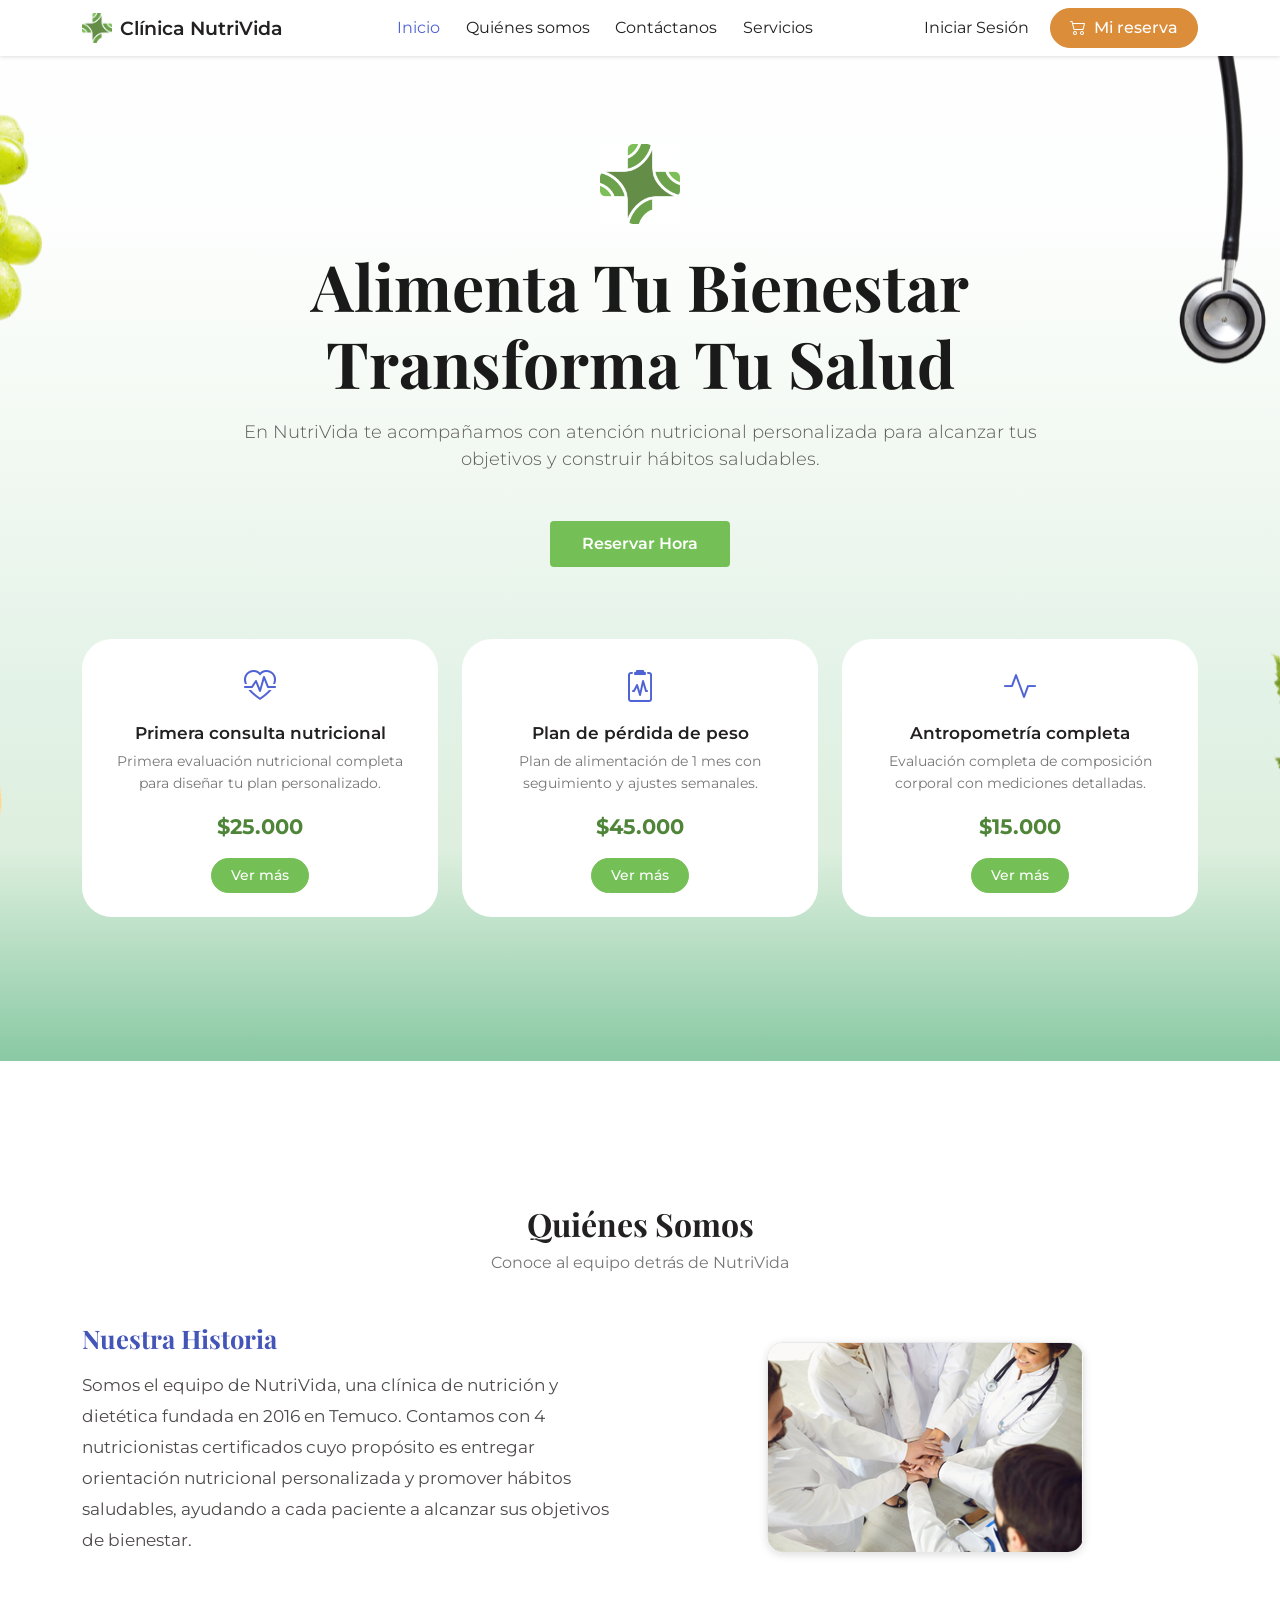
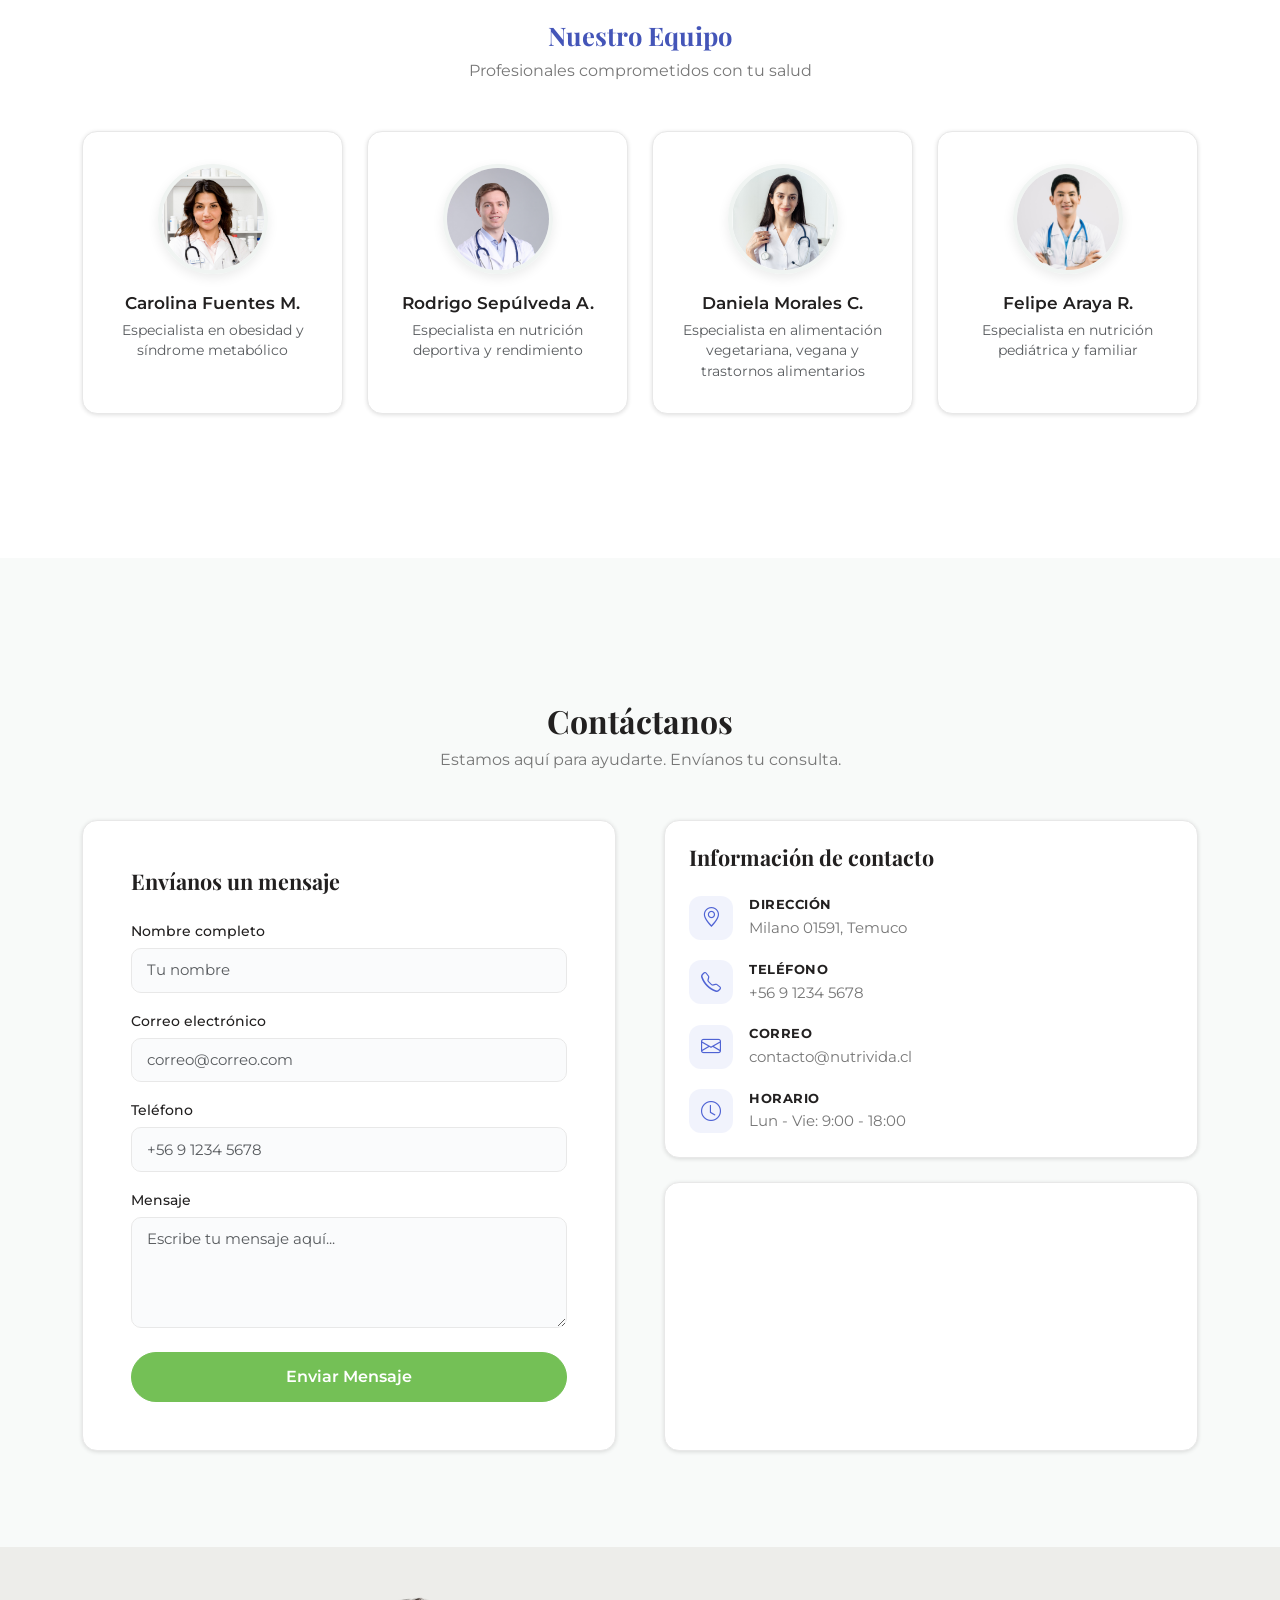
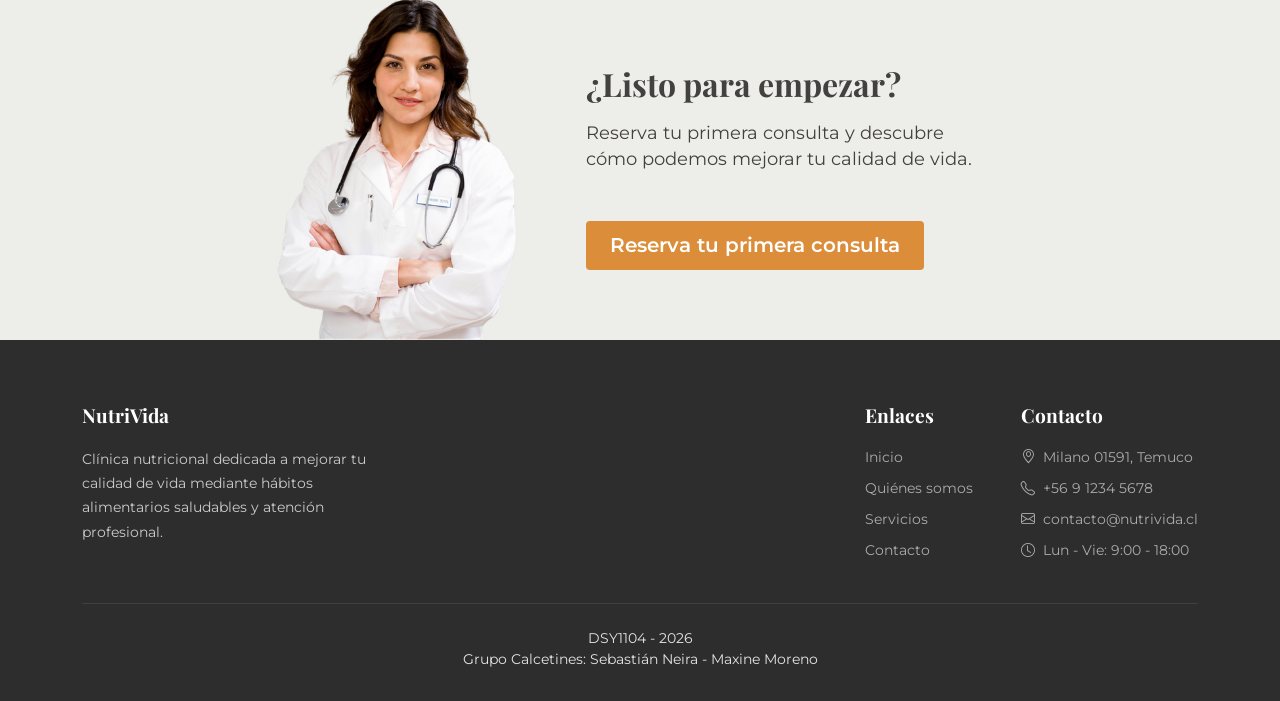
==== index.html @ 53808e3e "Agregue el catalogo de servicios, se cargan dinamicamente al igual que los detalles. Tambien anadi e" ====
<!DOCTYPE html>
<html lang="es">
<head>
    <meta charset="UTF-8">
    <meta name="viewport" content="width=device-width, initial-scale=1.0">
    <title>Clínica NutriVida</title>
    <link rel="icon" type="png" href="/assets/img/favicon.png">
    <link href="https://cdn.jsdelivr.net/npm/bootstrap@5.3.8/dist/css/bootstrap.min.css" rel="stylesheet" integrity="sha384-sRIl4kxILFvY47J16cr9ZwB07vP4J8+LH7qKQnuqkuIAvNWLzeN8tE5YBujZqJLB" crossorigin="anonymous">
    <link rel="stylesheet" href="https://cdn.jsdelivr.net/npm/bootstrap-icons@1.11.3/font/bootstrap-icons.min.css">
    <link rel="stylesheet" href="assets/css/style.css">
</head>
<body>
    <header>
        <nav class="navbar navbar-expand-lg navbar-light fixed-top">
            <div class="container">
                <a class="navbar-brand" href="index.html">
                    <img src="assets/img/logo.png" alt="NutriVida" class="brand-logo">
                    <span class="brand-text">Clínica NutriVida</span>
                </a>
                <button class="navbar-toggler" type="button" data-bs-toggle="collapse" data-bs-target="#navbarNav">
                    <span class="navbar-toggler-icon"></span>
                </button>
                <div class="collapse navbar-collapse" id="navbarNav">
                    <ul class="navbar-nav mx-auto">
                        <li class="nav-item">
                            <a class="nav-link active" href="#">Inicio</a>
                        </li>
                        <li class="nav-item">
                            <a class="nav-link" href="#nosotros">Quiénes somos</a>
                        </li>
                        <li class="nav-item">
                            <a class="nav-link" href="#contacto">Contáctanos</a>
                        </li>
                        <li class="nav-item">
                            <a class="nav-link" href="pages/servicios.html">Servicios</a>
                        </li>
                    </ul>
                    <ul class="navbar-nav">
                        <li class="nav-item" id="botonIniciarSesion">
                            <a class="nav-link" href="pages/autenticacion.html">Iniciar Sesión</a>
                        </li>
                        <!--Se oculta cuando no se inicia sesión-->
                        <li class="nav-item d-none" id="infoUsuario">
                            <span class="nav-link" id="nombreUsuario"></span>
                        </li>
                        <!--Cerrar sesión-->
                        <li class="nav-item d-none mb-2" id="botonCerrarSesion">
                            <button type="submit" id="btnCerrarSesion" class="btn btn-success ms-lg-2">Cerrar sesión</button>
                        </li>
                        <li class="nav-item">
                            <a class="btn btn-success ms-lg-2" href="pages/carrito.html"><i class="bi bi-cart2 me-2"></i>Mi reserva</a>
                        </li>
                    </ul>
                </div>
            </div>
        </nav>
    </header>

    <main>
        <!-- HERO -->
        <section class="hero">
            <div class="container">
                <div class="hero-content">
                    <img src="assets/img/logo.png" alt="NutriVida" class="hero-logo">
                    <h1 class="hero-title">Alimenta Tu Bienestar<br>Transforma Tu Salud</h1>
                    <p class="hero-subtitle">En NutriVida te acompañamos con atención nutricional personalizada para alcanzar tus objetivos y construir hábitos saludables.</p>
                    <a href="pages/servicios.html" class="btn btn-accent btn-lg mt-3">Reservar Hora</a>
                </div>

                <div class="row g-4 justify-content-center">
                    <!-- Card 1 -->
                    <div class="col-md-4">
                        <div class="card card-servicio">
                            <div class="card-body">
                                <div class="card-icon">
                                    <i class="bi bi-heart-pulse"></i>
                                </div>
                                <h5 class="card-title">Primera consulta nutricional</h5>
                                <p class="card-text">Primera evaluación nutricional completa para diseñar tu plan personalizado.</p>
                                <div class="card-price">$25.000</div>
                                <a href="pages/servicios.html" class="btn">Ver más</a>
                            </div>
                        </div>
                    </div>
                    <!-- Card 2 -->
                    <div class="col-md-4">
                        <div class="card card-servicio">
                            <div class="card-body">
                                <div class="card-icon">
                                    <i class="bi bi-clipboard2-pulse"></i>
                                </div>
                                <h5 class="card-title">Plan de pérdida de peso</h5>
                                <p class="card-text">Plan de alimentación de 1 mes con seguimiento y ajustes semanales.</p>
                                <div class="card-price">$45.000</div>
                                <a href="pages/servicios.html" class="btn">Ver más</a>
                            </div>
                        </div>
                    </div>
                    <!-- Card 3 -->
                    <div class="col-md-4">
                        <div class="card card-servicio">
                            <div class="card-body">
                                <div class="card-icon">
                                    <i class="bi bi-activity"></i>
                                </div>
                                <h5 class="card-title">Antropometría completa</h5>
                                <p class="card-text">Evaluación completa de composición corporal con mediciones detalladas.</p>
                                <div class="card-price">$15.000</div>
                                <a href="pages/servicios.html" class="btn">Ver más</a>
                            </div>
                        </div>
                    </div>
                </div>
            </div>
        </section>

        <!-- NOSOTROS -->
        <section id="nosotros" class="py-section bg-alt">
            <div class="container">
                <h2 class="section-title">Quiénes Somos</h2>
                <p class="section-subtitle mb-5">Conoce al equipo detrás de NutriVida</p>

                <!-- HISTORIA -->
                <div class="row align-items-center mb-5">
                    <div class="col-lg-6 mb-4 mb-lg-0 pe-lg-4">
                        <h3 class="subsection-title mb-3">Nuestra Historia</h3>
                        <p class="history-text">Somos el equipo de NutriVida, una clínica de nutrición y dietética fundada en 2016 en Temuco. Contamos con 4 nutricionistas certificados cuyo propósito es entregar orientación nutricional personalizada y promover hábitos saludables, ayudando a cada paciente a alcanzar sus objetivos de bienestar.</p>
                    </div>
                    <div class="col-lg-6 text-center">
                        <img src="assets/img/team.png" alt="Nutricionista NutriVida" class="img-fluid rounded-4 history-img">
                    </div>
                </div>

                <!-- EQUIPO -->
                <h3 class="subsection-title text-center mt-5 mb-2">Nuestro Equipo</h3>
                <p class="section-subtitle">Profesionales comprometidos con tu salud</p>
                <div class="row g-4 justify-content-center">
                    <div class="col-md-6 col-lg-3">
                        <div class="card card-equipo h-100 text-center">
                            <div class="card-body">
                                <img src="assets/img/nut1.png" alt="Nut. Carolina Fuentes M." class="equipo-avatar">
                                <h5 class="card-title">Carolina Fuentes M.</h5>
                                <p class="card-text text-muted">Especialista en obesidad y síndrome metabólico</p>
                            </div>
                        </div>
                    </div>
                    <div class="col-md-6 col-lg-3">
                        <div class="card card-equipo h-100 text-center">
                            <div class="card-body">
                                <img src="assets/img/nut2.png" alt="Nut. Rodrigo Sepúlveda A." class="equipo-avatar">
                                <h5 class="card-title">Rodrigo Sepúlveda A.</h5>
                                <p class="card-text text-muted">Especialista en nutrición deportiva y rendimiento</p>
                            </div>
                        </div>
                    </div>
                    <div class="col-md-6 col-lg-3">
                        <div class="card card-equipo h-100 text-center">
                            <div class="card-body">
                                <img src="assets/img/nut3.png" alt="Nut. Daniela Morales C." class="equipo-avatar">
                                <h5 class="card-title">Daniela Morales C.</h5>
                                <p class="card-text text-muted">Especialista en alimentación vegetariana, vegana y trastornos alimentarios</p>
                            </div>
                        </div>
                    </div>
                    <div class="col-md-6 col-lg-3">
                        <div class="card card-equipo h-100 text-center">
                            <div class="card-body">
                                <img src="assets/img/nut4.png" alt="Nut. Felipe Araya R." class="equipo-avatar">
                                <h5 class="card-title">Felipe Araya R.</h5>
                                <p class="card-text text-muted">Especialista en nutrición pediátrica y familiar</p>
                            </div>
                        </div>
                    </div>
                </div>
            </div>
        </section>

        <!-- CONTACTO -->
        <section id="contacto" class="py-section">
            <div class="container">
                <h2 class="section-title">Contáctanos</h2>
                <p class="section-subtitle">Estamos aquí para ayudarte. Envíanos tu consulta.</p>

                <div class="row g-4 g-lg-5">
                    <!-- FORMULARIO -->
                    <div class="col-lg-6">
                        <div class="card card-contacto h-100">
                            <div class="card-body p-4 p-lg-5">
                                <h4 class="contacto-card-title mb-4">Envíanos un mensaje</h4>
                                <form id="contactForm">
                                    <div class="mb-3">
                                        <label for="nombre" class="form-label">Nombre completo</label>
                                        <input type="text" class="form-control" id="nombre" placeholder="Tu nombre" required  minlength="2" maxlength="50">
                                    </div>
                                    <div class="mb-3">
                                        <label for="email" class="form-label">Correo electrónico</label>
                                        <input type="email" class="form-control" id="email" placeholder="correo@correo.com" required>
                                    </div>
                                    <div class="mb-3">
                                        <label for="telefono" class="form-label">Teléfono</label>
                                        <input type="tel" class="form-control" id="telefono" placeholder="+56 9 1234 5678">
                                    </div>
                                    <div class="mb-4">
                                        <label for="mensaje" class="form-label">Mensaje</label>
                                        <textarea class="form-control" id="mensaje" rows="4" placeholder="Escribe tu mensaje aquí..." required minlength="10" maxlength="500"></textarea>
                                    </div>
                                    <button type="submit" class="btn btn-contacto w-100">Enviar Mensaje</button>
                                </form>
                            </div>
                        </div>
                    </div>

                    <!-- INFO Y MAPA -->
                    <div class="col-lg-6 d-flex flex-column">
                        <div class="card card-contacto mb-4">
                            <div class="card-body p-4 p-lg-4">
                                <h4 class="contacto-card-title mb-4">Información de contacto</h4>
                                <div class="contact-item">
                                    <div class="contact-icon">
                                        <i class="bi bi-geo-alt"></i>
                                    </div>
                                    <div class="contact-info">
                                        <strong>Dirección</strong>
                                        <p>Milano 01591, Temuco</p>
                                    </div>
                                </div>
                                <div class="contact-item">
                                    <div class="contact-icon">
                                        <i class="bi bi-telephone"></i>
                                    </div>
                                    <div class="contact-info">
                                        <strong>Teléfono</strong>
                                        <p><a href="tel:+56912345678">+56 9 1234 5678</a></p>
                                    </div>
                                </div>
                                <div class="contact-item">
                                    <div class="contact-icon">
                                        <i class="bi bi-envelope"></i>
                                    </div>
                                    <div class="contact-info">
                                        <strong>Correo</strong>
                                        <p><a href="mailto:contacto@nutrivida.cl">contacto@nutrivida.cl</a></p>
                                    </div>
                                </div>
                                <div class="contact-item mb-0">
                                    <div class="contact-icon">
                                        <i class="bi bi-clock"></i>
                                    </div>
                                    <div class="contact-info">
                                        <strong>Horario</strong>
                                        <p>Lun - Vie: 9:00 - 18:00</p>
                                    </div>
                                </div>
                            </div>
                        </div>

                        <div class="card card-contacto flex-grow-1 overflow-hidden">
                            <div class="map-responsive">
                                <iframe src="https://www.google.com/maps/embed?pb=!1m21!1m12!1m3!1d449.3127921749834!2d-72.62761412843615!3d-38.759737890809305!2m3!1f0!2f0!3f0!3m2!1i1024!2i768!4f13.1!4m6!3e3!4m0!4m3!3m2!1d-38.75973853338196!2d-72.62755234923134!5e0!3m2!1ses-419!2scl!4v1788635136026!5m2!1ses-419!2scl" style="border:0;" allowfullscreen="" loading="lazy" referrerpolicy="strict-origin-when-cross-origin"></iframe>
                            </div>
                        </div>
                    </div>
                </div>
            </div>
        </section>

        <!-- CTA -->
        <section class="cta-section">
            <div class="container">
                <div class="row align-items-center justify-content-center g-5">
                    <!-- IMAGEN -->
                    <div class="col-lg-3 text-center">
                        <img src="assets/img/doctora1.png" alt="Nutricionista NutriVida" class="cta-img">
                    </div>
                    <!-- TEXTO -->
                    <div class="col-lg-5">
                        <div class="cta-text-box">
                            <h2>¿Listo para empezar?</h2>
                            <p>Reserva tu primera consulta y descubre cómo podemos mejorar tu calidad de vida.</p>
                            <a href="pages/servicios.html" class="btn btn-accent btn-lg">Reserva tu primera consulta</a>
                        </div>
                    </div>
                </div>
            </div>
        </section>
    </main>
    <footer class="footer">
        <div class="container">
            <div class="row g-4">
                <!-- MARCA-->
                <div class="col-lg-4 col-md-6">
                    <div class="footer-brand-box">
                        <h5 class="footer-title">NutriVida</h5>
                        <p class="footer-text">Clínica nutricional dedicada a mejorar tu calidad de vida mediante hábitos alimentarios saludables y atención profesional.</p>
                    </div>
                </div>
                <div class="col-md-6 ms-auto">
                    <div class="d-flex gap-5 justify-content-end">
                        <div>
                            <h5 class="footer-title">Enlaces</h5>
                            <ul class="footer-links">
                                <li><a href="#">Inicio</a></li>
                                <li><a href="#nosotros">Quiénes somos</a></li>
                                <li><a href="pages/servicios.html">Servicios</a></li>
                                <li><a href="#contacto">Contacto</a></li>
                            </ul>
                        </div>
                        <!-- CONTACTO -->
                        <div>
                            <h5 class="footer-title">Contacto</h5>
                            <ul class="footer-contact">
                                <li><i class="bi bi-geo-alt me-2"></i>Milano 01591, Temuco</li>
                                <li><i class="bi bi-telephone me-2"></i>+56 9 1234 5678</li>
                                <li><i class="bi bi-envelope me-2"></i>contacto@nutrivida.cl</li>
                                <li><i class="bi bi-clock me-2"></i>Lun - Vie: 9:00 - 18:00</li>
                            </ul>
                        </div>
                    </div>
                </div>
            </div>
            <hr class="footer-divider">
            <p class="footer-copyright">DSY1104 - 2026<br>Grupo Calcetines: Sebastián Neira - Maxine Moreno</p>
        </div>
    </footer>
    <script src="https://cdn.jsdelivr.net/npm/bootstrap@5.3.8/dist/js/bootstrap.bundle.min.js" integrity="sha384-FKyoEForCGlyvwx9Hj09JcYn3nv7wiPVlz7YYwJrWVcXK/BmnVDxM+D2scQbITxI" crossorigin="anonymous"></script>
    <script src="assets/js/main.js"></script>
    <script src="/assets/js/storage.js"></script>
</body>
</html>
---- assets/css/style.css ----
@import url('https://fonts.googleapis.com/css2?family=Montserrat:wght@300;400;500;600;700&family=Playfair+Display:wght@400;700&display=swap');

@import 'global.css';
@import 'navbar.css';
@import 'hero.css';
@import 'cards.css';
@import 'cta.css';
@import 'footer.css';
@import 'utilities.css';
@import 'responsive.css';
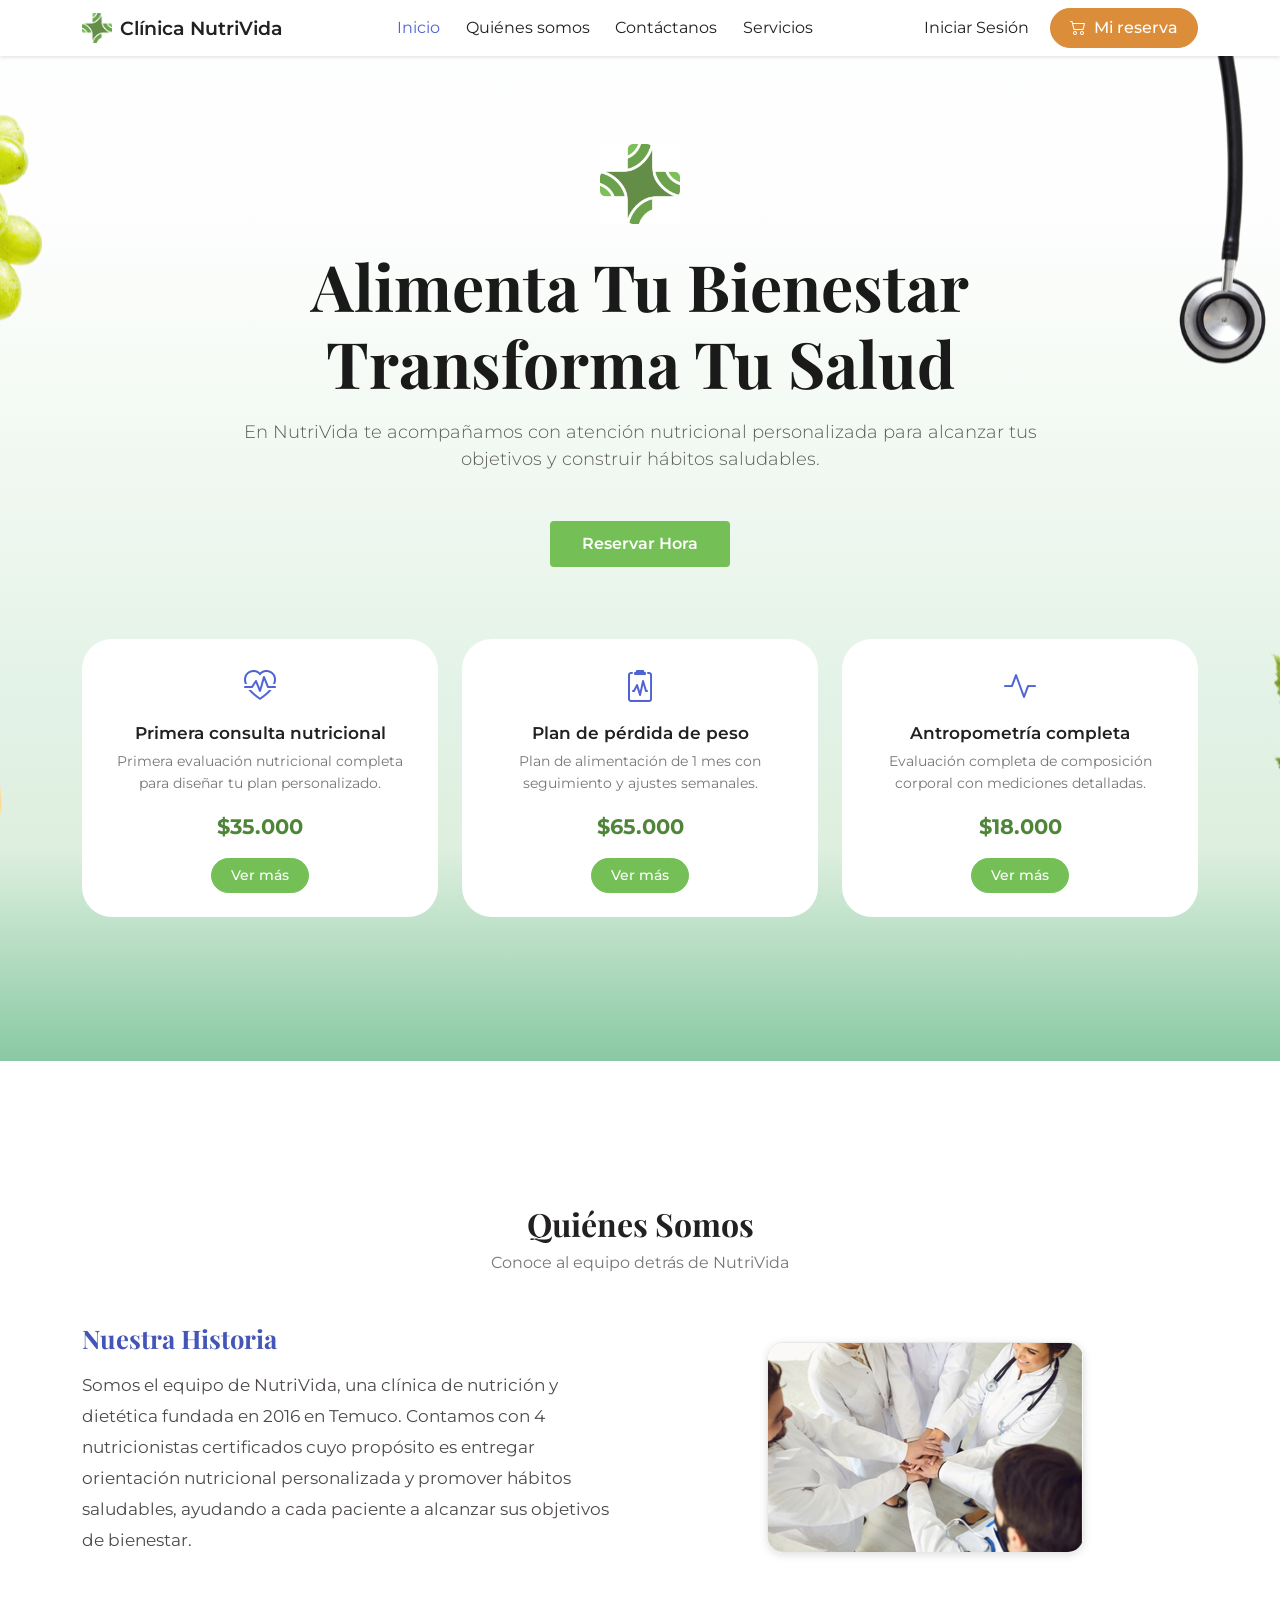
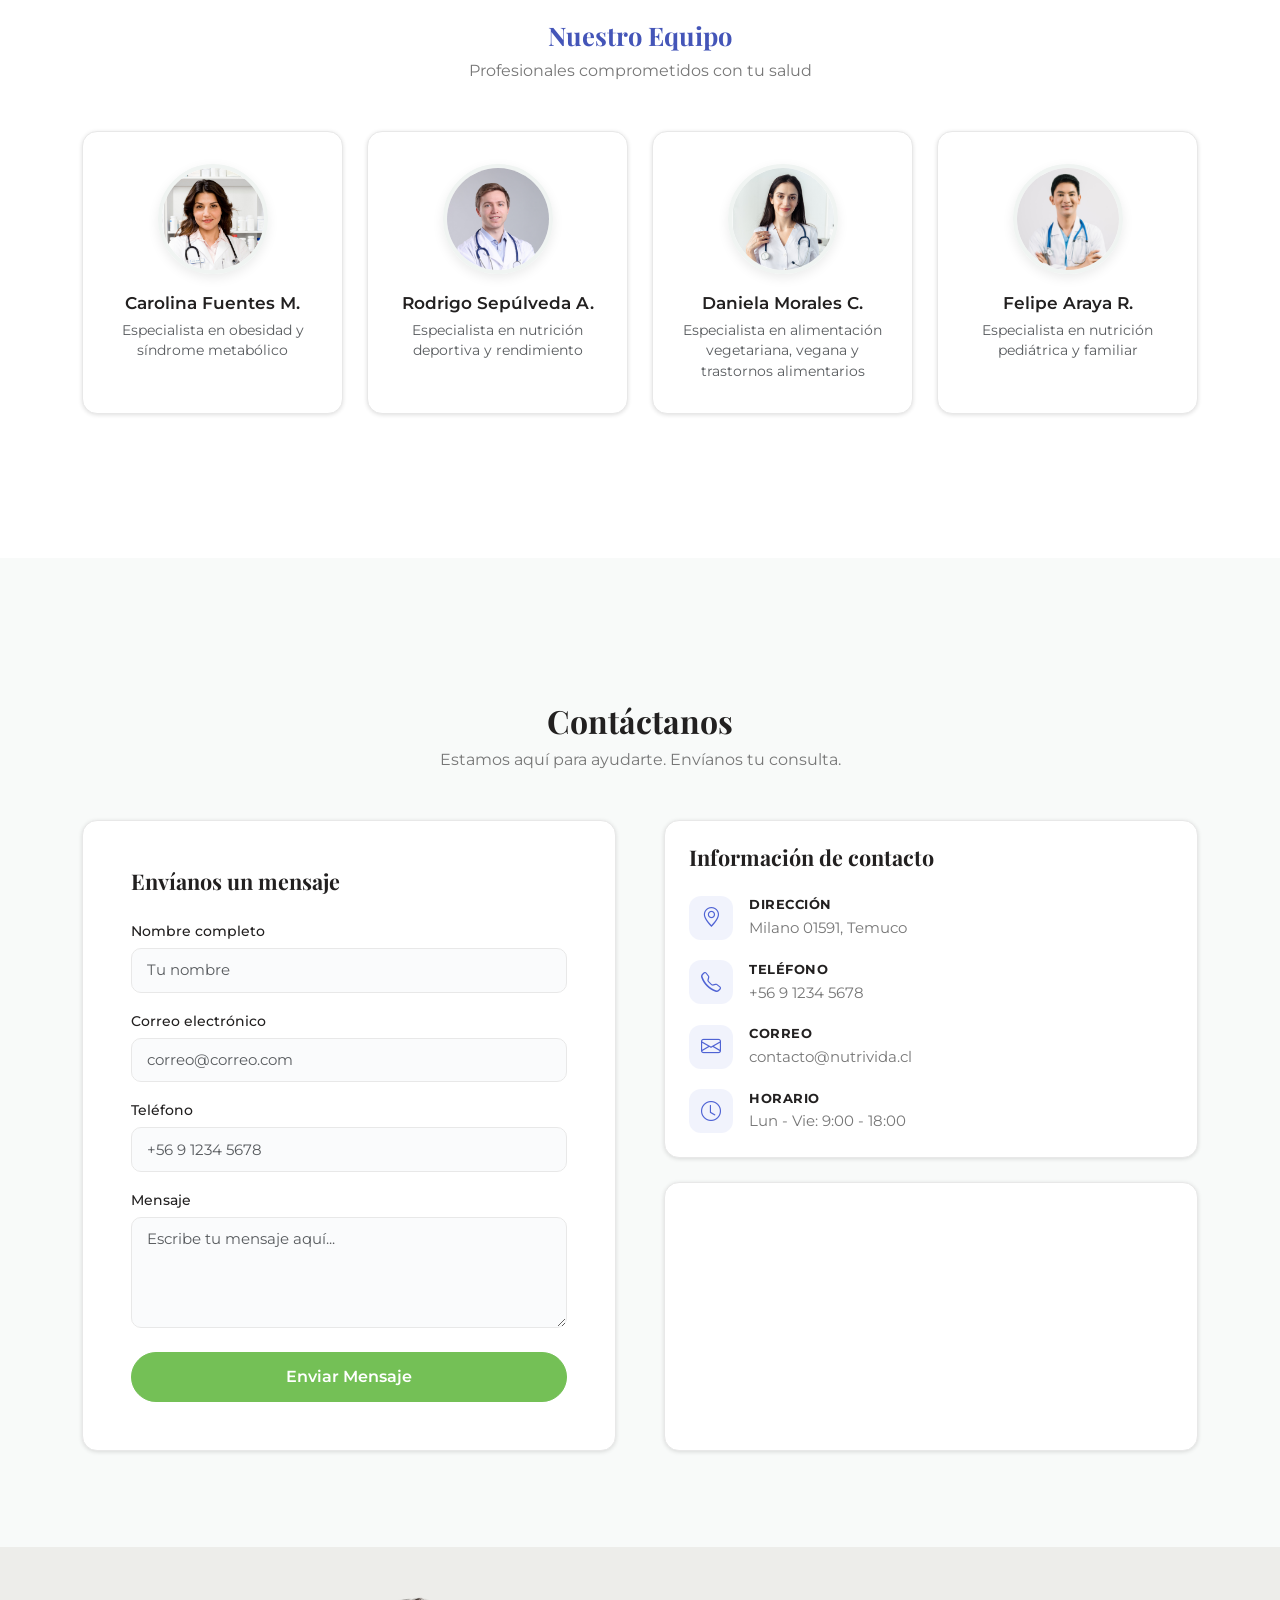
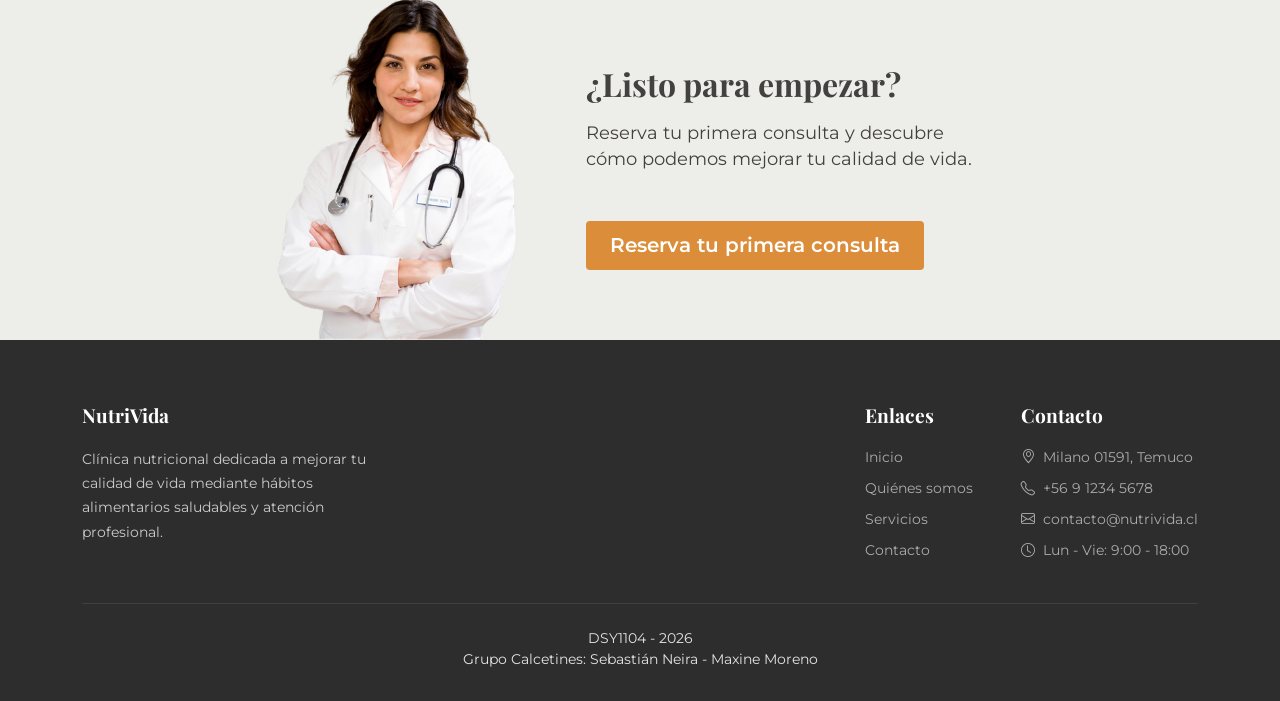
==== commit a2e87bd6: "el boton de ver mas de los servicios del hero lleva a sus respectivos detalles. Ademas anadi cupos (" ====
--- a/index.html
+++ b/index.html
@@ -48,7 +48,7 @@
                             <button type="submit" id="btnCerrarSesion" class="btn btn-success ms-lg-2">Cerrar sesión</button>
                         </li>
                         <li class="nav-item">
-                            <a class="btn btn-success ms-lg-2" href="pages/carrito.html"><i class="bi bi-cart2 me-2"></i>Mi reserva</a>
+                            <a class="btn btn-success ms-lg-2" href="pages/carrito.html"><i class="bi bi-cart2 me-2"></i>Mi reserva <span class="badge bg-danger rounded-pill ms-1 badge-carrito" style="display:none;">0</span></a>
                         </li>
                     </ul>
                 </div>
@@ -77,8 +77,8 @@
                                 </div>
                                 <h5 class="card-title">Primera consulta nutricional</h5>
                                 <p class="card-text">Primera evaluación nutricional completa para diseñar tu plan personalizado.</p>
-                                <div class="card-price">$25.000</div>
-                                <a href="pages/servicios.html" class="btn">Ver más</a>
+                                <div class="card-price">$35.000</div>
+                                <a href="pages/detalle.html?id=CN001" class="btn">Ver más</a>
                             </div>
                         </div>
                     </div>
@@ -91,8 +91,8 @@
                                 </div>
                                 <h5 class="card-title">Plan de pérdida de peso</h5>
                                 <p class="card-text">Plan de alimentación de 1 mes con seguimiento y ajustes semanales.</p>
-                                <div class="card-price">$45.000</div>
-                                <a href="pages/servicios.html" class="btn">Ver más</a>
+                                <div class="card-price">$65.000</div>
+                                <a href="pages/detalle.html?id=PL001" class="btn">Ver más</a>
                             </div>
                         </div>
                     </div>
@@ -105,8 +105,8 @@
                                 </div>
                                 <h5 class="card-title">Antropometría completa</h5>
                                 <p class="card-text">Evaluación completa de composición corporal con mediciones detalladas.</p>
-                                <div class="card-price">$15.000</div>
-                                <a href="pages/servicios.html" class="btn">Ver más</a>
+                                <div class="card-price">$18.000</div>
+                                <a href="pages/detalle.html?id=EV001" class="btn">Ver más</a>
                             </div>
                         </div>
                     </div>
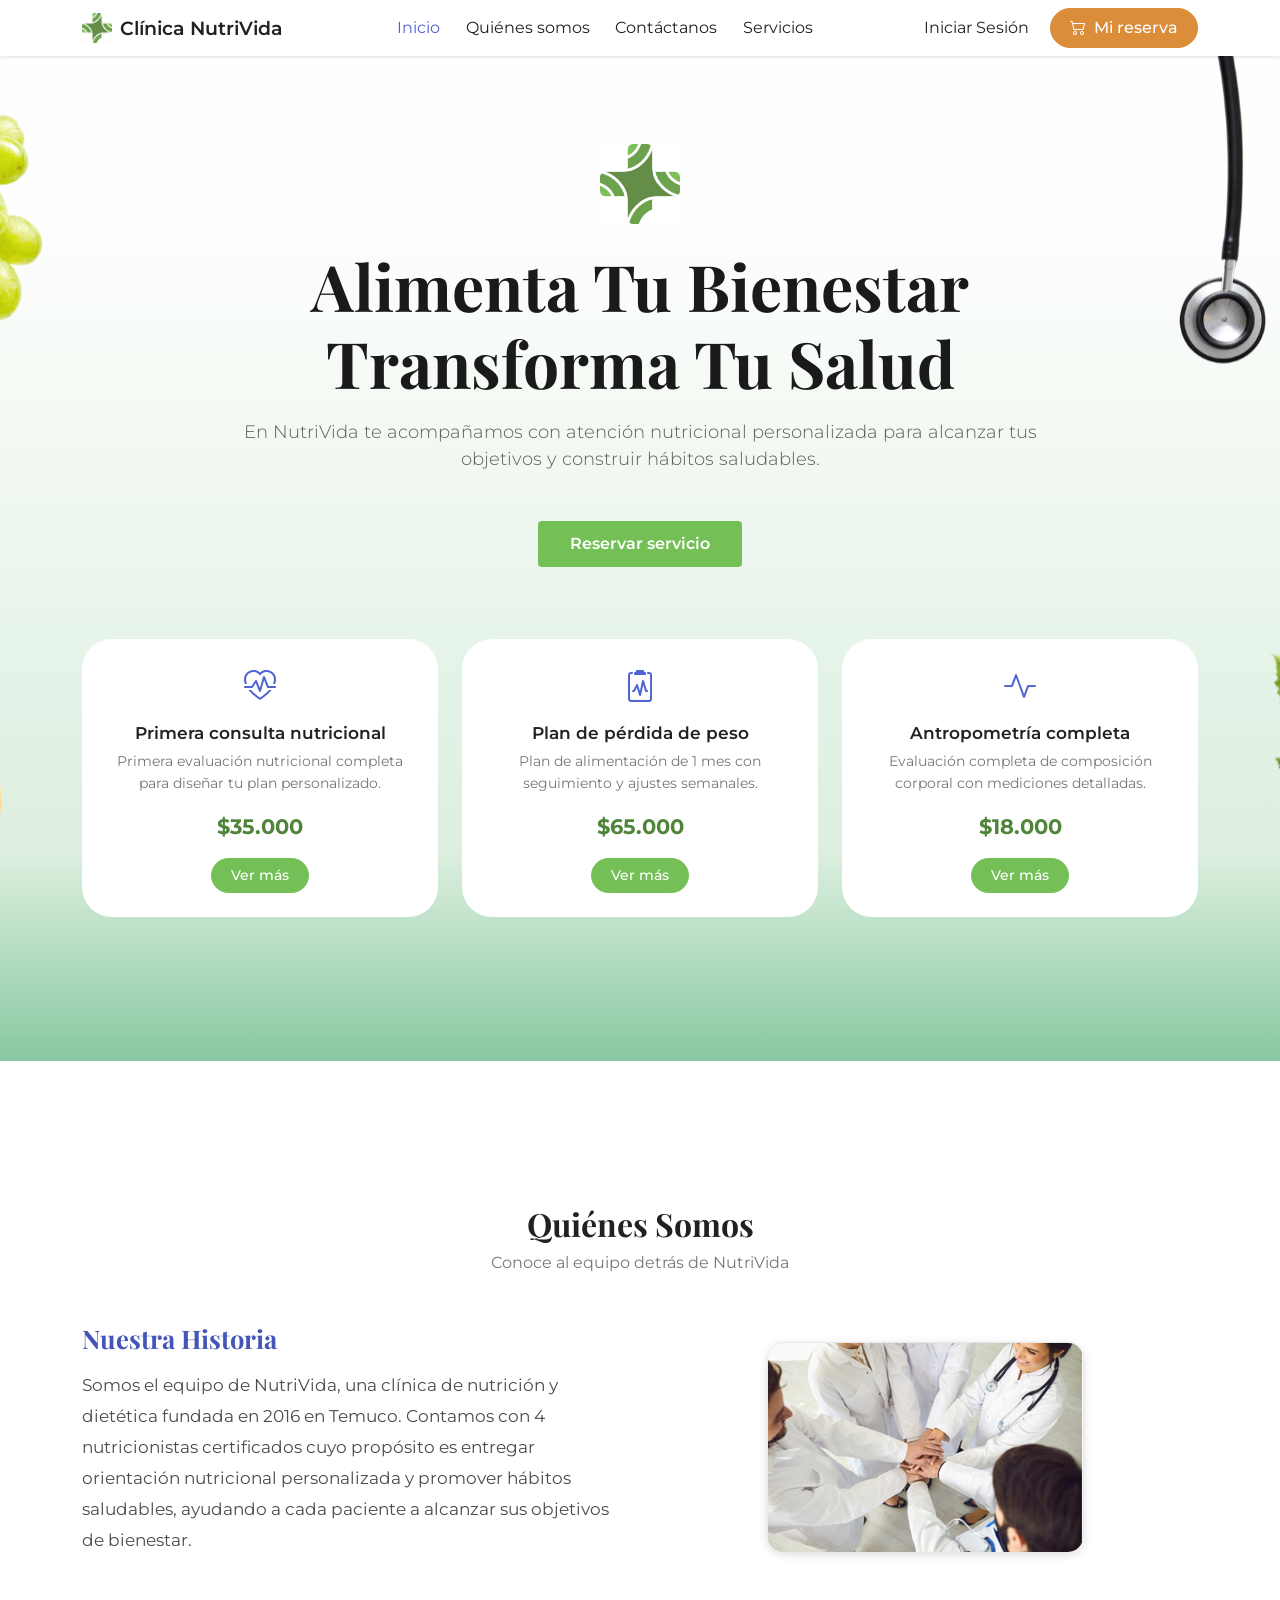
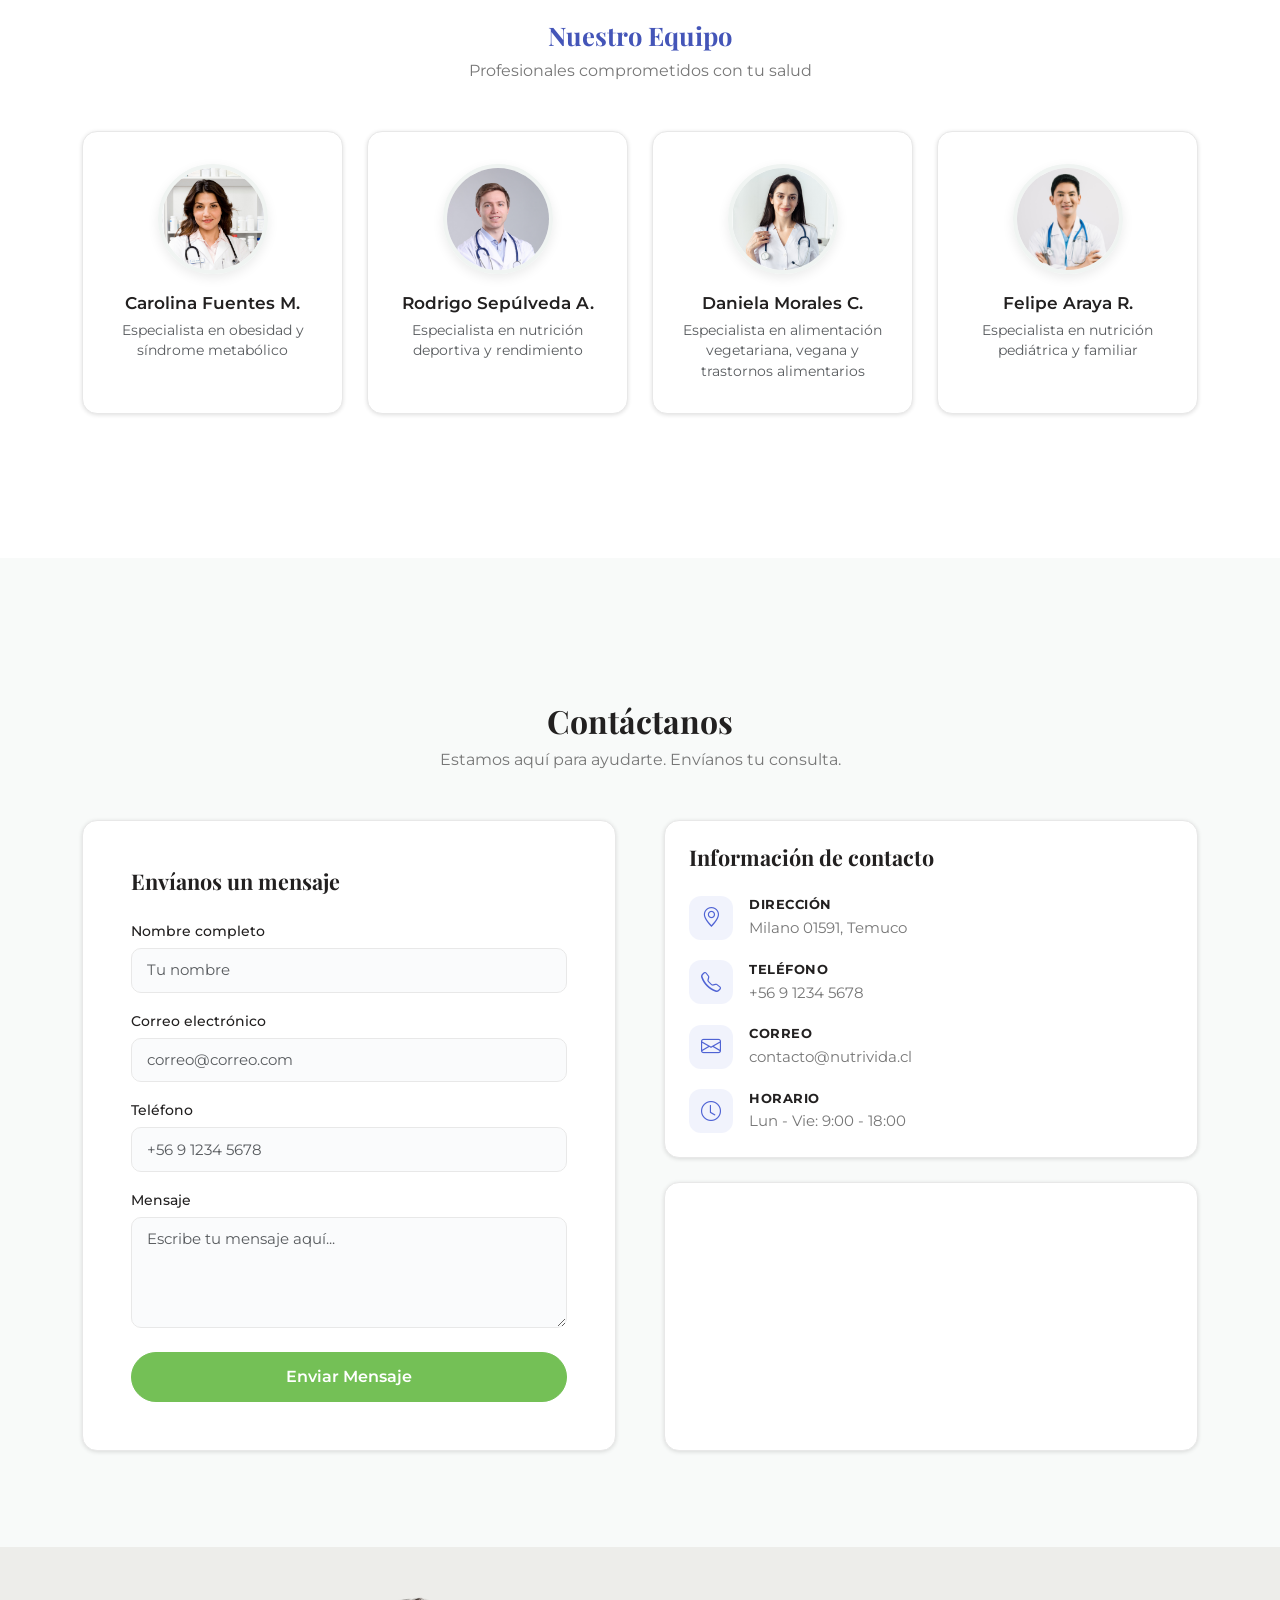
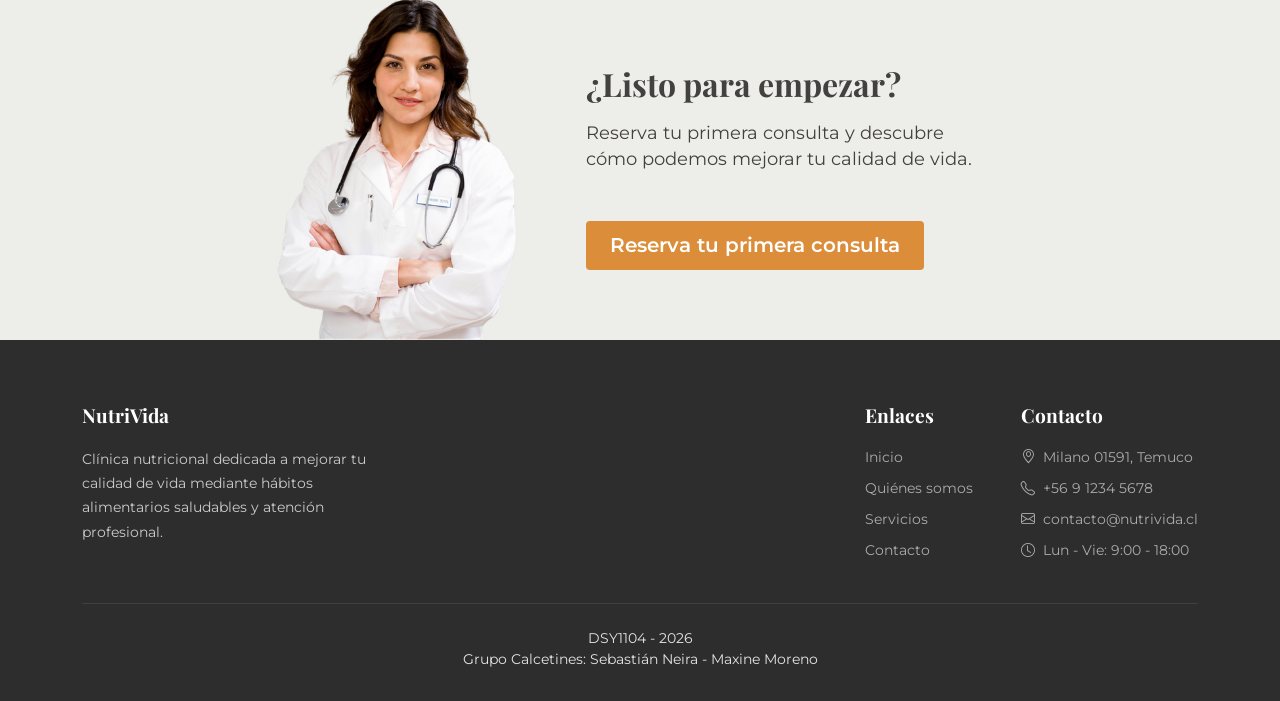
==== commit 8a34ca33: "mejoras esteticas en el apartado de servicios y en el carrito" ====
--- a/index.html
+++ b/index.html
@@ -4,7 +4,7 @@
     <meta charset="UTF-8">
     <meta name="viewport" content="width=device-width, initial-scale=1.0">
     <title>Clínica NutriVida</title>
-    <link rel="icon" type="png" href="/assets/img/favicon.png">
+    <link rel="icon" type="image/png" href="/assets/img/icons/favicon.png">
     <link href="https://cdn.jsdelivr.net/npm/bootstrap@5.3.8/dist/css/bootstrap.min.css" rel="stylesheet" integrity="sha384-sRIl4kxILFvY47J16cr9ZwB07vP4J8+LH7qKQnuqkuIAvNWLzeN8tE5YBujZqJLB" crossorigin="anonymous">
     <link rel="stylesheet" href="https://cdn.jsdelivr.net/npm/bootstrap-icons@1.11.3/font/bootstrap-icons.min.css">
     <link rel="stylesheet" href="assets/css/style.css">
@@ -14,7 +14,7 @@
         <nav class="navbar navbar-expand-lg navbar-light fixed-top">
             <div class="container">
                 <a class="navbar-brand" href="index.html">
-                    <img src="assets/img/logo.png" alt="NutriVida" class="brand-logo">
+                    <img src="assets/img/icons/logo.png" alt="NutriVida" class="brand-logo">
                     <span class="brand-text">Clínica NutriVida</span>
                 </a>
                 <button class="navbar-toggler" type="button" data-bs-toggle="collapse" data-bs-target="#navbarNav">
@@ -61,10 +61,10 @@
         <section class="hero">
             <div class="container">
                 <div class="hero-content">
-                    <img src="assets/img/logo.png" alt="NutriVida" class="hero-logo">
+                    <img src="assets/img/icons/logo.png" alt="NutriVida" class="hero-logo">
                     <h1 class="hero-title">Alimenta Tu Bienestar<br>Transforma Tu Salud</h1>
                     <p class="hero-subtitle">En NutriVida te acompañamos con atención nutricional personalizada para alcanzar tus objetivos y construir hábitos saludables.</p>
-                    <a href="pages/servicios.html" class="btn btn-accent btn-lg mt-3">Reservar Hora</a>
+                    <a href="pages/servicios.html" class="btn btn-accent btn-lg mt-3">Reservar servicio</a>
                 </div>
 
                 <div class="row g-4 justify-content-center">
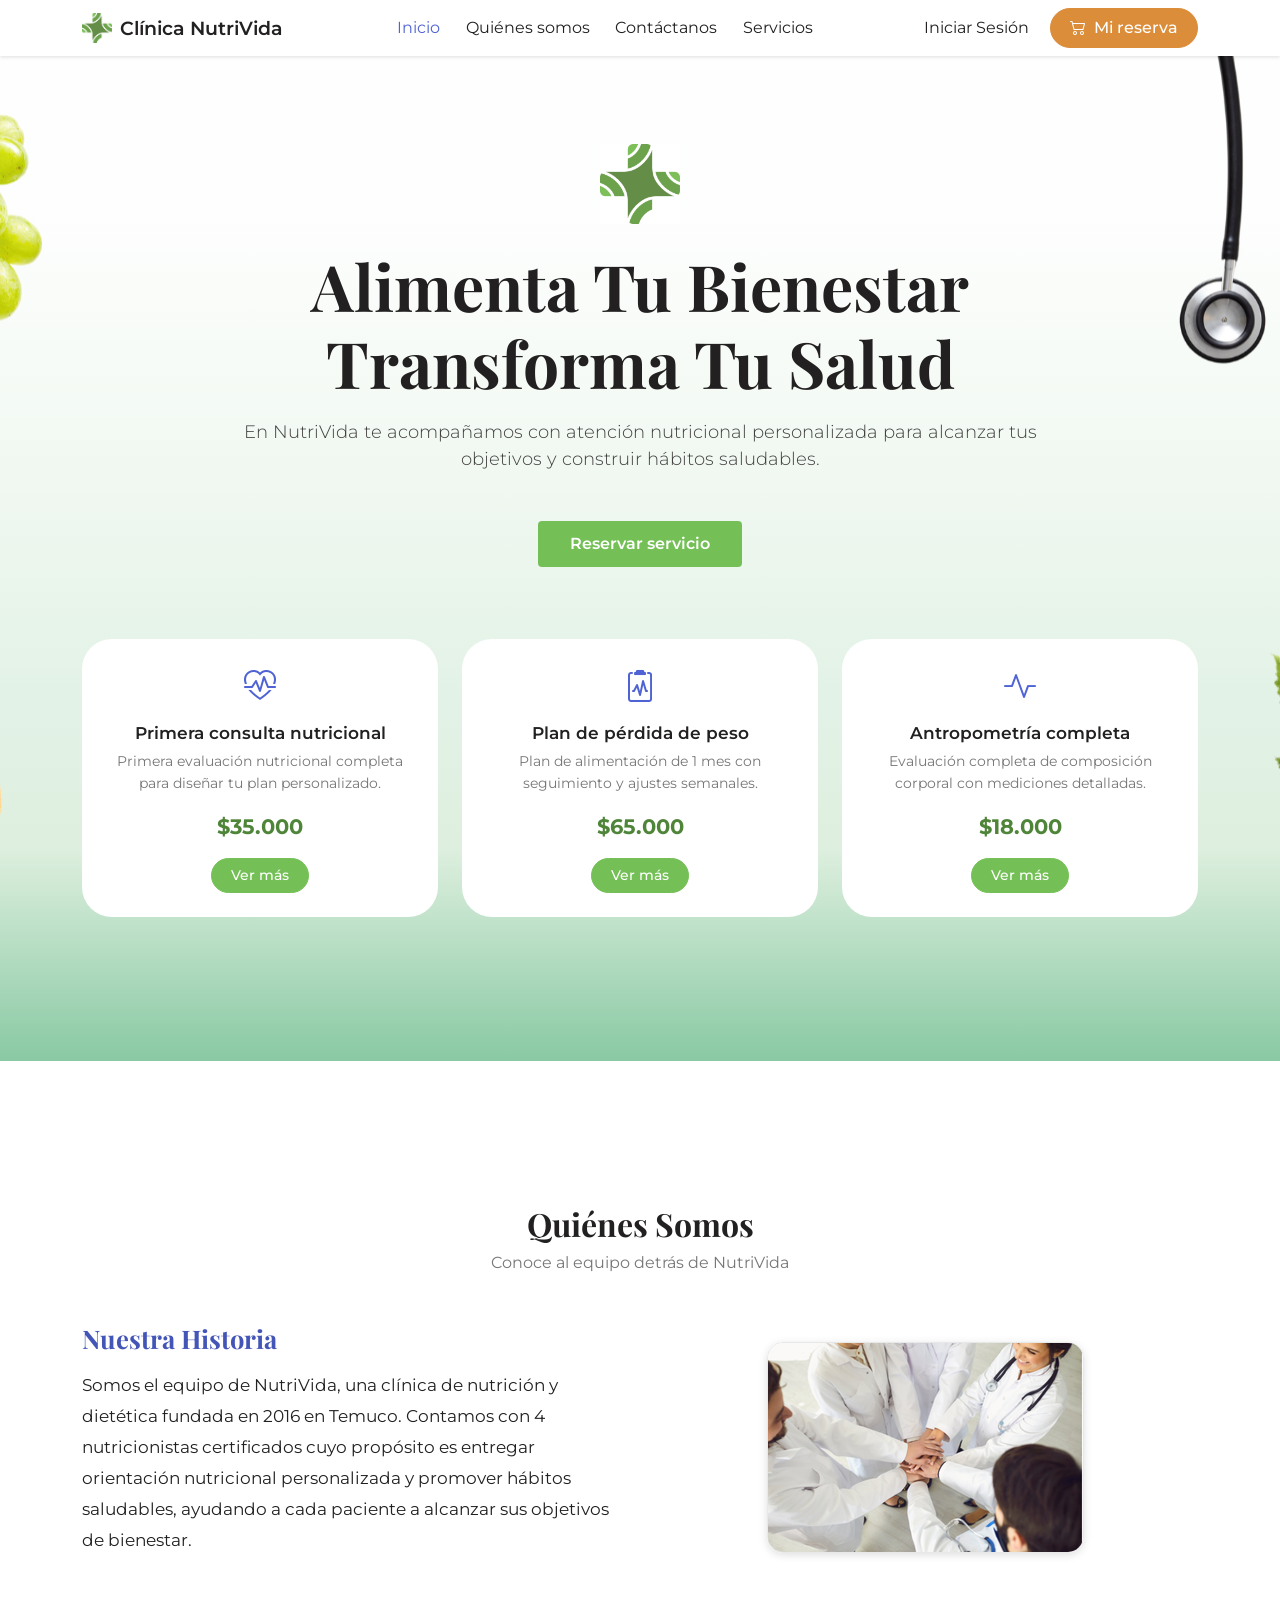
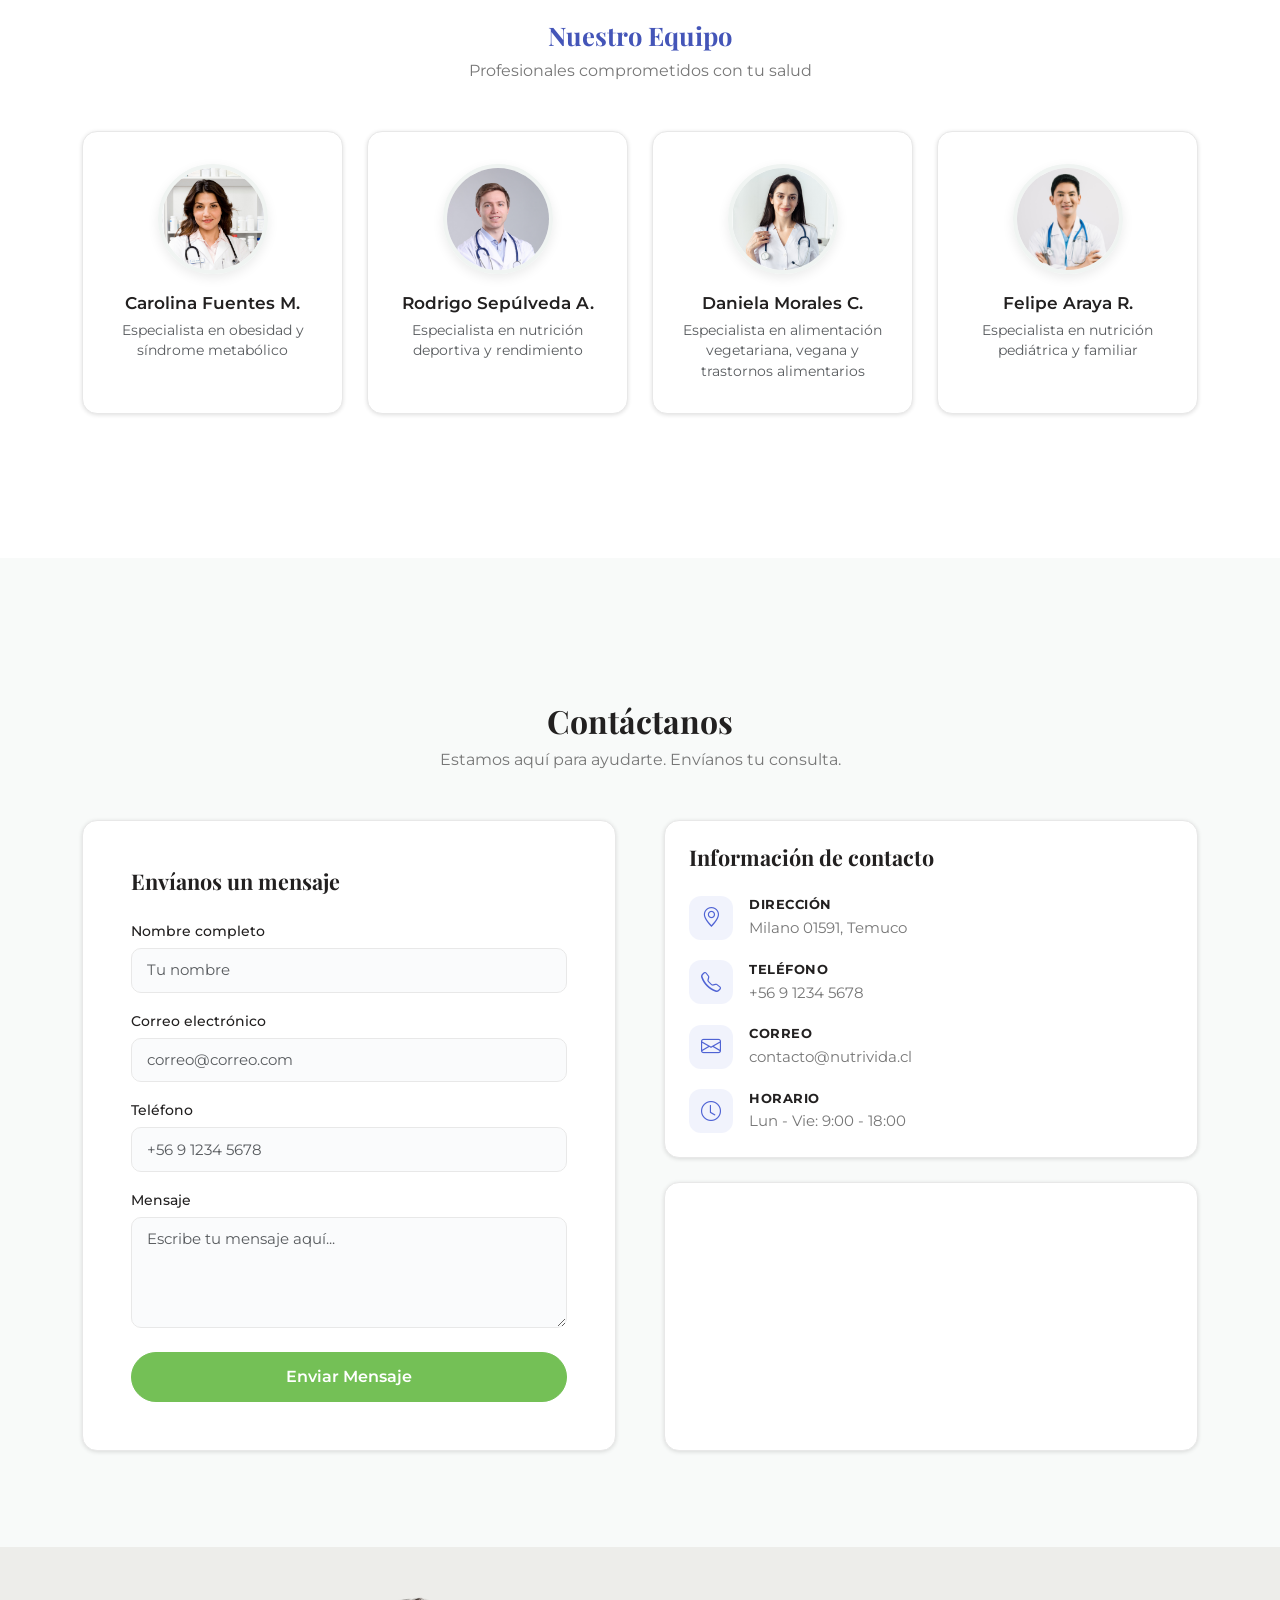
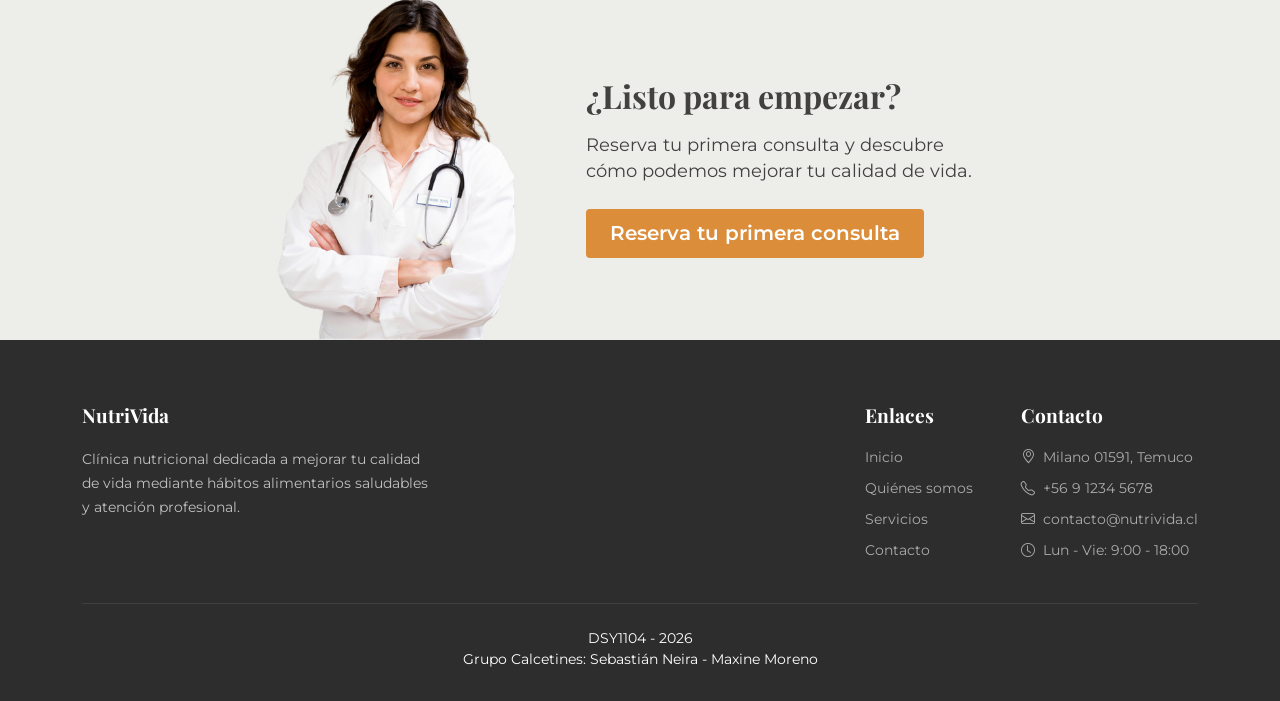
==== commit f694c7ba: "Mejoras para el responsive. Mejoras en la legibilidad del codigo. Implementacion de bloqueo al alcan" ====
--- a/index.html
+++ b/index.html
@@ -4,7 +4,7 @@
     <meta charset="UTF-8">
     <meta name="viewport" content="width=device-width, initial-scale=1.0">
     <title>Clínica NutriVida</title>
-    <link rel="icon" type="image/png" href="/assets/img/icons/favicon.png">
+    <link rel="icon" type="image/png" href="assets/img/icons/favicon.png">
     <link href="https://cdn.jsdelivr.net/npm/bootstrap@5.3.8/dist/css/bootstrap.min.css" rel="stylesheet" integrity="sha384-sRIl4kxILFvY47J16cr9ZwB07vP4J8+LH7qKQnuqkuIAvNWLzeN8tE5YBujZqJLB" crossorigin="anonymous">
     <link rel="stylesheet" href="https://cdn.jsdelivr.net/npm/bootstrap-icons@1.11.3/font/bootstrap-icons.min.css">
     <link rel="stylesheet" href="assets/css/style.css">
@@ -45,7 +45,7 @@
                         </li>
                         <!--Cerrar sesión-->
                         <li class="nav-item d-none mb-2" id="botonCerrarSesion">
-                            <button type="submit" id="btnCerrarSesion" class="btn btn-success ms-lg-2">Cerrar sesión</button>
+                            <button type="button" id="btnCerrarSesion" class="btn btn-success ms-lg-2">Cerrar sesión</button>
                         </li>
                         <li class="nav-item">
                             <a class="btn btn-success ms-lg-2" href="pages/carrito.html"><i class="bi bi-cart2 me-2"></i>Mi reserva <span class="badge bg-danger rounded-pill ms-1 badge-carrito" style="display:none;">0</span></a>
@@ -206,6 +206,7 @@
                                     </div>
                                     <button type="submit" class="btn btn-contacto w-100">Enviar Mensaje</button>
                                 </form>
+                                <div id="mensajeContacto" class="alert alert-danger d-none mt-3" role="alert"></div>
                             </div>
                         </div>
                     </div>
@@ -277,7 +278,7 @@
                         <div class="cta-text-box">
                             <h2>¿Listo para empezar?</h2>
                             <p>Reserva tu primera consulta y descubre cómo podemos mejorar tu calidad de vida.</p>
-                            <a href="pages/servicios.html" class="btn btn-accent btn-lg">Reserva tu primera consulta</a>
+                            <a href="pages/detalle.html?id=CN001" class="btn btn-accent btn-lg">Reserva tu primera consulta</a>
                         </div>
                     </div>
                 </div>
@@ -324,6 +325,22 @@
     </footer>
     <script src="https://cdn.jsdelivr.net/npm/bootstrap@5.3.8/dist/js/bootstrap.bundle.min.js" integrity="sha384-FKyoEForCGlyvwx9Hj09JcYn3nv7wiPVlz7YYwJrWVcXK/BmnVDxM+D2scQbITxI" crossorigin="anonymous"></script>
     <script src="assets/js/main.js"></script>
-    <script src="/assets/js/storage.js"></script>
+    <script src="assets/js/storage.js"></script>
+
+    <!-- MODAL ÉXITO CONTACTO -->
+    <div class="modal fade" id="modalContactoExito" tabindex="-1">
+        <div class="modal-dialog modal-dialog-centered">
+            <div class="modal-content border-0 shadow-lg" style="border-radius: var(--radius);">
+                <div class="modal-body text-center p-5">
+                    <div class="auth-icon mx-auto mb-3">
+                        <i class="bi bi-check-circle"></i>
+                    </div>
+                    <h4 class="auth-title">Mensaje enviado</h4>
+                    <p class="text-secondary mb-4">¡Gracias por escribirnos! Te responderemos pronto.</p>
+                    <button type="button" class="btn btn-success rounded-pill px-5" data-bs-dismiss="modal">Entendido</button>
+                </div>
+            </div>
+        </div>
+    </div>
 </body>
 </html>
--- a/assets/css/style.css
+++ b/assets/css/style.css
@@ -6,5 +6,4 @@
 @import 'cards.css';
 @import 'cta.css';
 @import 'footer.css';
-@import 'utilities.css';
 @import 'responsive.css';
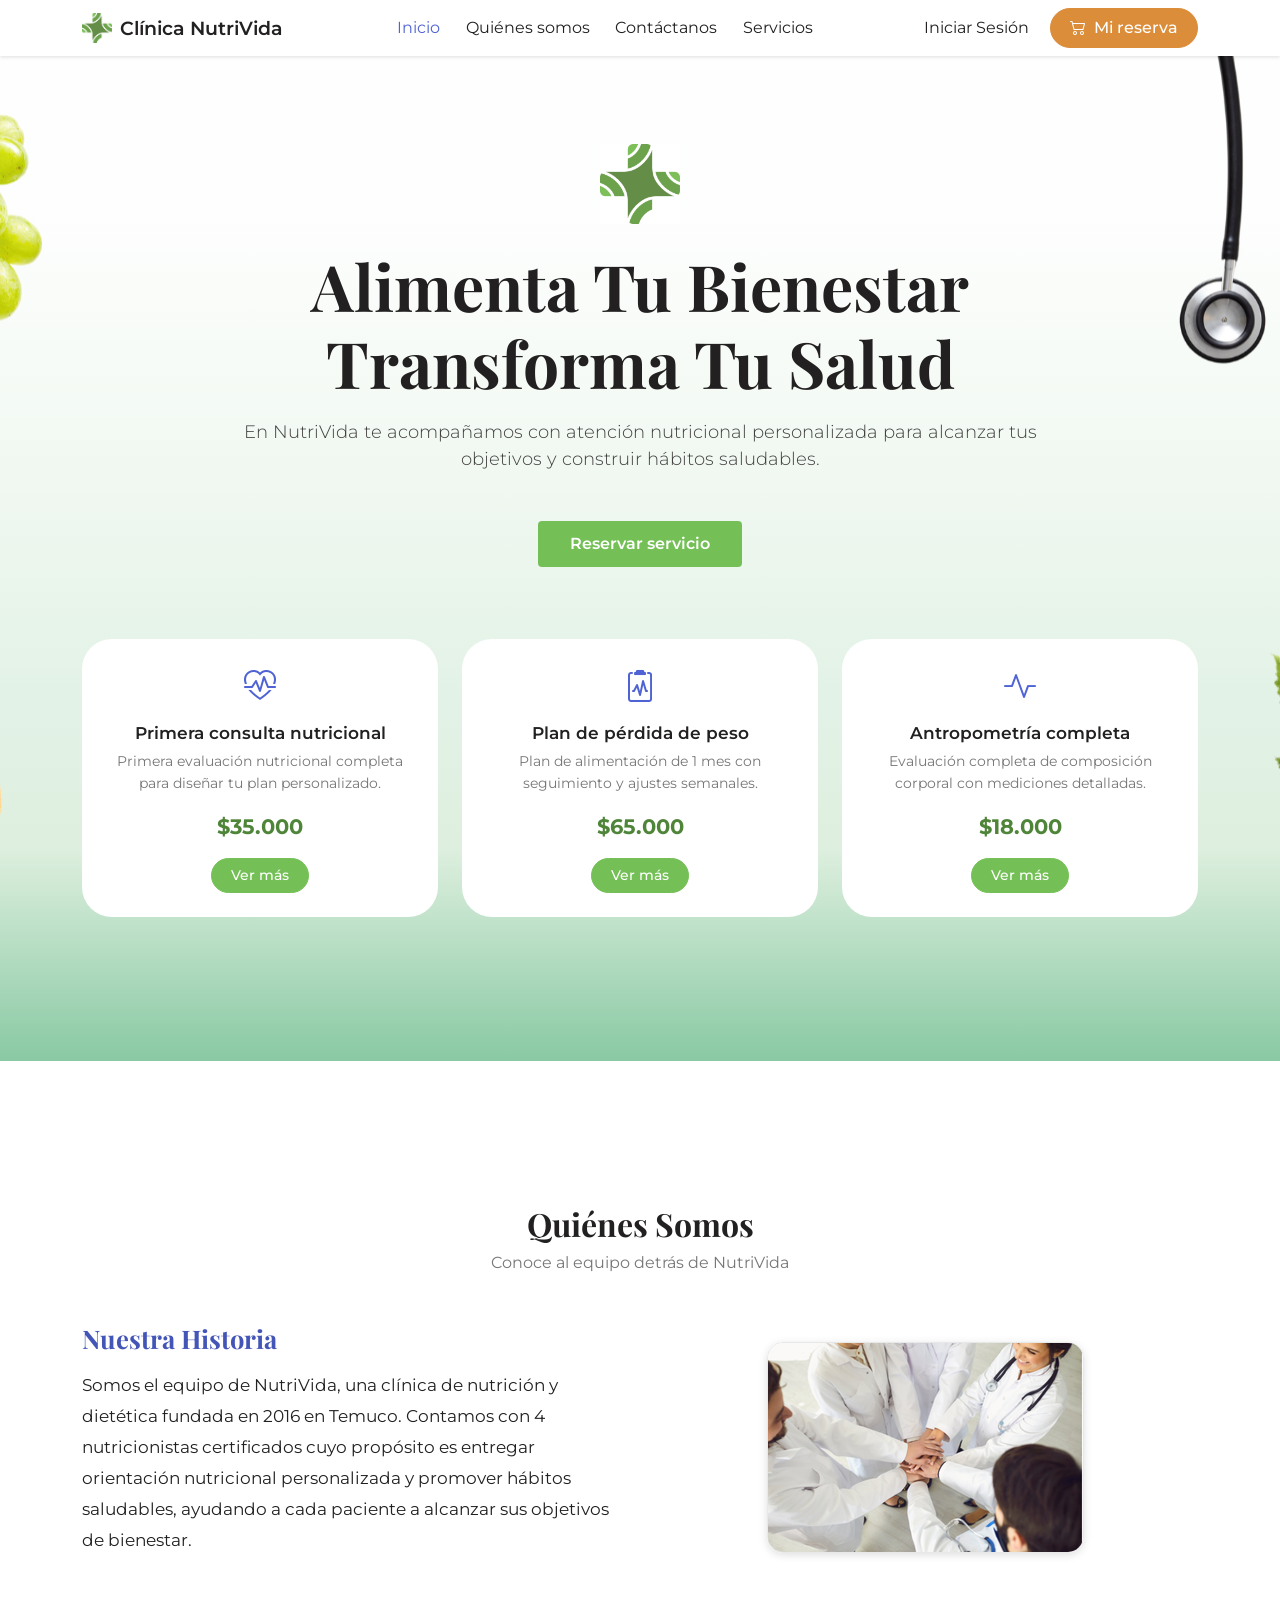
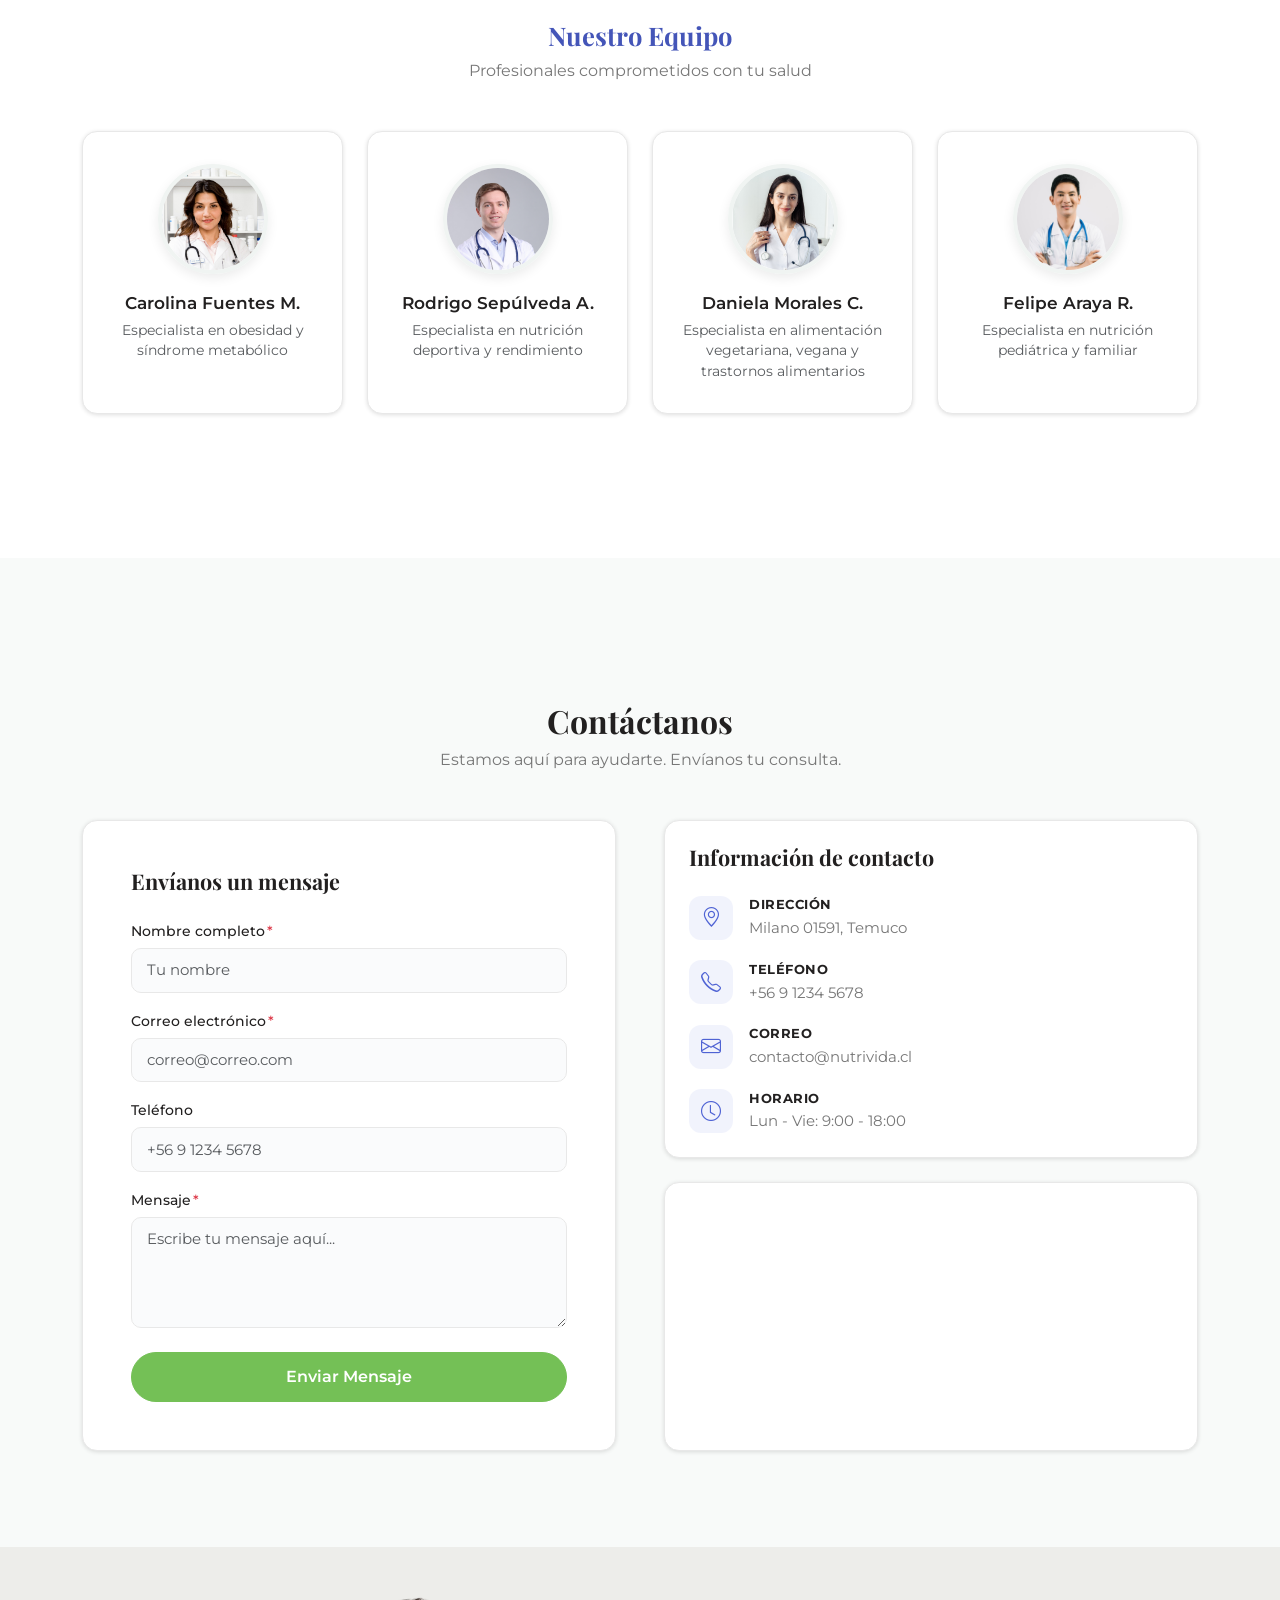
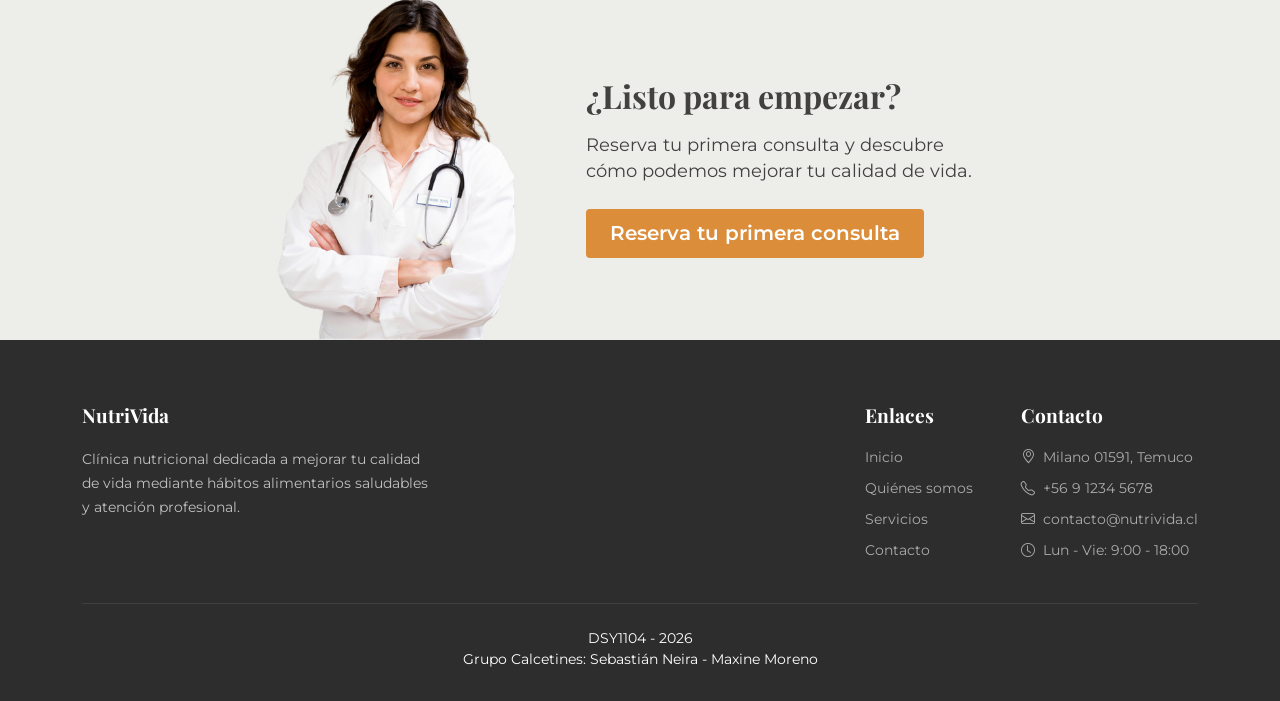
==== commit e2af404f: "asteriscos rojos en campos obligatorios de formularios. Boton de reset de filtros en servicios arreg" ====
--- a/index.html
+++ b/index.html
@@ -189,11 +189,11 @@
                                 <h4 class="contacto-card-title mb-4">Envíanos un mensaje</h4>
                                 <form id="contactForm">
                                     <div class="mb-3">
-                                        <label for="nombre" class="form-label">Nombre completo</label>
+                                        <label for="nombre" class="form-label">Nombre completo<span class="obligatorio">*</span></label>
                                         <input type="text" class="form-control" id="nombre" placeholder="Tu nombre" required  minlength="2" maxlength="50">
                                     </div>
                                     <div class="mb-3">
-                                        <label for="email" class="form-label">Correo electrónico</label>
+                                        <label for="email" class="form-label">Correo electrónico<span class="obligatorio">*</span></label>
                                         <input type="email" class="form-control" id="email" placeholder="correo@correo.com" required>
                                     </div>
                                     <div class="mb-3">
@@ -201,12 +201,12 @@
                                         <input type="tel" class="form-control" id="telefono" placeholder="+56 9 1234 5678">
                                     </div>
                                     <div class="mb-4">
-                                        <label for="mensaje" class="form-label">Mensaje</label>
+                                        <label for="mensaje" class="form-label">Mensaje<span class="obligatorio">*</span></label>
                                         <textarea class="form-control" id="mensaje" rows="4" placeholder="Escribe tu mensaje aquí..." required minlength="10" maxlength="500"></textarea>
                                     </div>
                                     <button type="submit" class="btn btn-contacto w-100">Enviar Mensaje</button>
                                 </form>
-                                <div id="mensajeContacto" class="alert alert-danger d-none mt-3" role="alert"></div>
+                                <div id="mensajeContacto" class="alert alert-danger d-none mt-3"></div>
                             </div>
                         </div>
                     </div>
@@ -330,7 +330,7 @@
     <!-- MODAL ÉXITO CONTACTO -->
     <div class="modal fade" id="modalContactoExito" tabindex="-1">
         <div class="modal-dialog modal-dialog-centered">
-            <div class="modal-content border-0 shadow-lg" style="border-radius: var(--radius);">
+            <div class="modal-content border-0 shadow-lg rounded-4">
                 <div class="modal-body text-center p-5">
                     <div class="auth-icon mx-auto mb-3">
                         <i class="bi bi-check-circle"></i>
